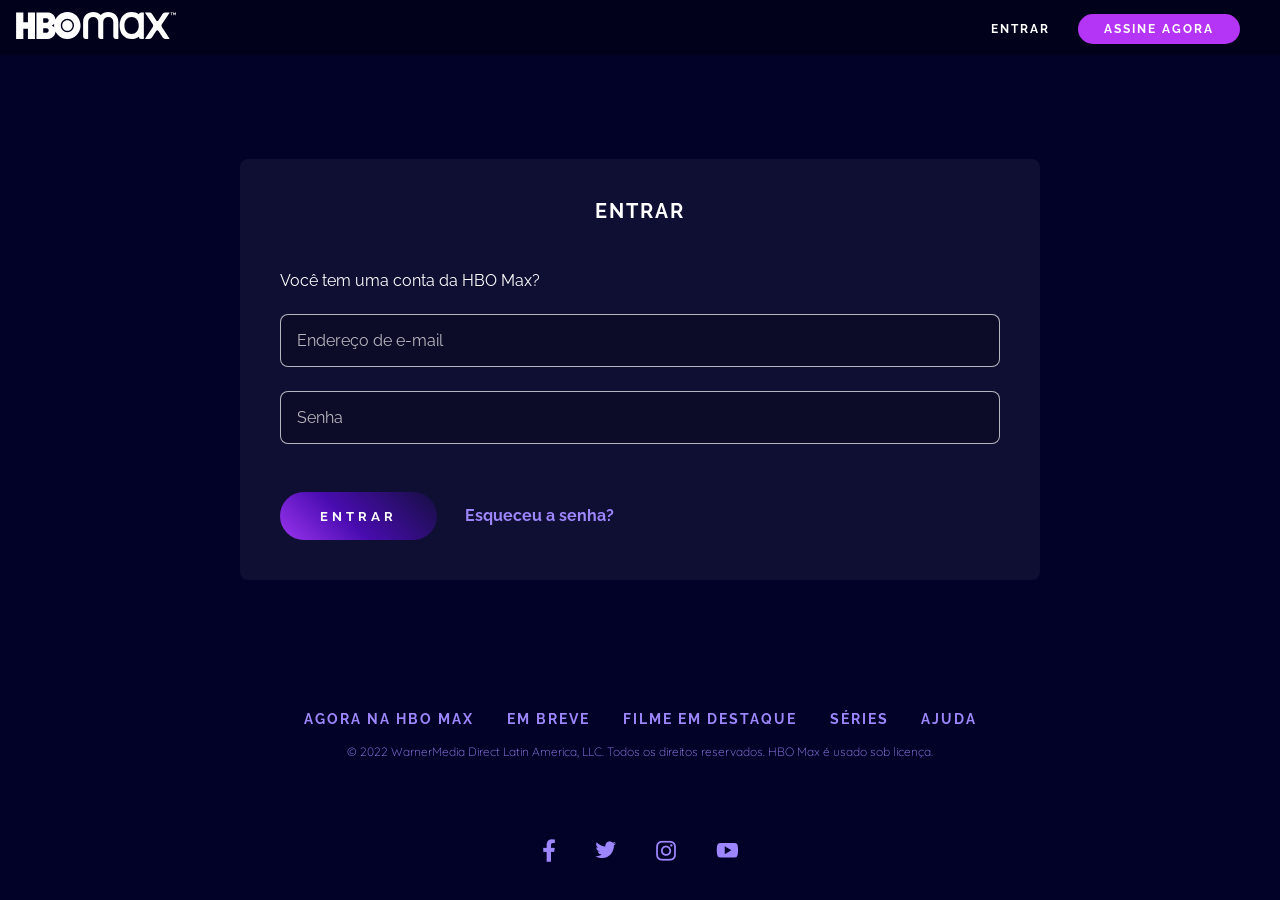
==== signIn.html @ a7c6635d "Initial commit" ====
<!DOCTYPE html>
<html lang="en">
  <head>
    <meta charset="UTF-8" />
    <meta http-equiv="X-UA-Compatible" content="IE=edge" />
    <meta name="viewport" content="width=device-width, initial-scale=1.0" />
    <link rel="stylesheet" href="/assets/global.css">
    <link rel="stylesheet" href="assets/signIn.css" />
    <title>Entrar | HBO Max</title>
  </head>
  <body>
    <nav class="menu">
      <a href="index.html" class="menu__logo">
        <img
          src="assets/images/hbo-logo.svg"
          alt="Logotipo HBOMax com o nome da marca"
          class="menu__logo-image"
        />
      </a>
      <div>
        <a href="signIn.html" class="menu__item">Entrar</a>
        <a href="/index.html#subscription" class="menu__item menu__item--button button">
          Assine Agora
        </a>
      </div>
    </nav>
    <main class="content">
      <form class="login container">
        <h1 class="login__title">Entrar</h1>
        <label class="login__label"> Você tem uma conta da HBO Max? </label>
        <input
          class="login__field"
          type="email"
          name="email"
          id="email"
          placeholder="Endereço de e-mail"
        />
        <input
          class="login__field"
          type="password"
          name="password"
          id="password"
          placeholder="Senha"
          minlength="8"
        />

        <div class="login__actions">
          <button type="submit" class="button button--gradient">Entrar</button>
          <a href="#" class="login__link"> Esqueceu a senha? </a>
        </div>
      </form>
    </main>

    <footer class="footer container">
      <div>
        <a class="footer__link" href="https://www.hbomax.com/br/pt/sitemap">
          Agora na HBO Max
        </a>
        <a class="footer__link" href="https://www.hbomax.com/br/pt/coming-soon">
          Em breve
        </a>
        <a class="footer__link" href="https://www.hbomax.com/br/pt/feature">
          Filme em destaque
        </a>
        <a class="footer__link" href="https://www.hbomax.com/br/pt/series"
          >Séries</a
        >
        <a class="footer__link" href="https://help.hbomax.com/br">Ajuda</a>
      </div>
      <p class="text--small footer__legal">
        © 2022 WarnerMedia Direct Latin America, LLC. Todos os direitos
        reservados. HBO Max é usado sob licença.
      </p>
      <div class="footer__social">
        <a
          href="https://www.facebook.com/HBOMaxBr/"
          class="footer__social-link"
        >
          <img src="assets/images/fb_0.png" alt="Facebook" />
        </a>
        <a href="https://twitter.com/HBOMaxBR" class="footer__social-link">
          <img src="assets/images/twitter_0.png" alt="Twitter" />
        </a>
        <a
          href="https://www.instagram.com/hbomaxbr/"
          class="footer__social-link"
        >
          <img src="assets/images/instagram_0.png" alt="Instagram" />
        </a>
        <a
          href="https://www.youtube.com/c/hbomaxbr"
          class="footer__social-link"
        >
          <img src="assets/images/youtube_0.png" alt="Youtube" />
        </a>
      </div>
    </footer>
  </body>
</html>
---- assets/global.css ----
@import url("https://fonts.googleapis.com/css2?family=Raleway:wght@300;400;500;600;700&display=swap");
@import url("https://fonts.googleapis.com/css2?family=Quicksand:wght@300;400;700&display=swap");

:root {
  --primary-color: #020228;
  --secondary-color: #ff00e5;
  --tertiary-color: #b535f6;
  --btn-bg-color-gradient: linear-gradient(
    45deg,
    #9b34ef 0%,
    #490cb0 20%,
    transparent 50%
  );
  --btn-link-bg-color: #fff;
  --btn-link-color: #000;
  --card-bg-color: linear-gradient(0deg, transparent, #3b1e63);
  --divider-bg-color: linear-gradient(
    90deg,
    #5516ba,
    rgba(255, 0, 229, 0.5) 80%
  );
  --nav-bg-color: rgba(0, 0, 0, 0.3);
  --text-color: #fff;
  --link-color: #9e86ff;
  --form-bg-color: rgba(211, 211, 211, 0.06);
  --form-field-bg-color: rgba(0, 0, 0, 0.2);
  --form-field-border: 1px solid rgba(255, 255, 255, 0.7);
  --form-field-placeholder: rgba(255, 255, 255, 0.7);
  --form-field-error: rgb(255, 76, 76);

  scroll-behavior: smooth;
}

* {
  font-family: "Raleway", sans-serif;
  box-sizing: border-box;
  margin: 0;
  padding: 0;
}

body {
  background-color: var(--primary-color);
  color: var(--text-color);
}

p {
  font-family: "Quicksand", sans-serif;
}

section {
  scroll-margin-top: 80px;
}

.text--small {
  font-size: 1rem;
  font-weight: 300;
}

/* Buttons */

.button {
  padding: 16px 40px;
  background-color: var(--tertiary-color);
  border-radius: 500px;
  font-weight: 700;
  color: var(--text-color);
  text-transform: uppercase;
  text-decoration: none;
  letter-spacing: 4px;
  border: none;
  cursor: pointer;
}

.button.button--gradient {
  background: var(--btn-bg-color-gradient);
  outline: 3px solid transparent;
  transition: background 1s, outline 1s, transform 1s;
  background-size: 250%;
}

.button.button--gradient:hover {
  background-color: transparent;
  background-position: 100%;
  outline: 2px solid var(--secondary-color);
  transform: scale(1.05);
}

/* Navbar */

.menu {
  width: 100%;
  padding: 12px 16px;
  position: fixed;
  top: 0;
  display: flex;
  justify-content: space-between;
  align-items: center;
  background: var(--nav-bg-color);
  z-index: 1;
}

.menu__logo {
  max-width: 160px;
}

.menu__logo-image {
  width: 100%;
}

.menu__item {
  margin-right: 24px;
  font-weight: 700;
  font-size: 0.75rem;
  color: var(--text-color);
  text-decoration: none;
  text-transform: uppercase;
  letter-spacing: 2px;
}

.menu__item--button {
  padding: 8px 26px;
  transition: background 1s, color 1s;
}

.menu__item--button:hover {
  background-color: var(--btn-link-bg-color);
  color: var(--btn-link-color);
}

/* Container */

.container {
  max-width: 1200px;
  margin: auto;
  padding: 24px;
  text-align: center;
}

/* Footer */

.footer__link {
  font-family: "Raleway", sans-serif;
  font-weight: bold;
  color: var(--link-color);
  text-transform: uppercase;
  text-decoration: none;
  margin: 0 14px;
  letter-spacing: 2px;
  transition: color 0.5s;
  font-size: 0.875rem;
}

.footer__link:hover {
  color: var(--text-color);
}

.footer__legal {
  font-size: 0.75rem;
  margin: 16px 0;
  color: var(--link-color);
}

.footer__social {
  display: flex;
  align-items: center;
  justify-content: center;
  gap: 40px;
  margin-top: 80px;
}

/* Media Queries */

@media screen and (max-width: 480px) {
  section {
    scroll-margin-top: 120px;
  }

  .menu {
    padding: 32px 24px;
    flex-direction: column;
    gap: 24px;
  }

  .menu__logo {
    max-width: 100px;
  }

  .menu__item--button {
    margin: 0;
  }

  .header {
    margin-top: 128px !important;
  }

  .footer__link {
    display: block;
    margin-bottom: 16px;
  }
}

/* Custom Scroll */

::-webkit-scrollbar {
  width: 8px;
}

::-webkit-scrollbar-thumb {
  background: var(--tertiary-color);
  border-radius: 10px;
}

::-webkit-scrollbar-thumb:hover {
  background: var(--secondary-color);
}
---- assets/signIn.css ----
@import url("global.css");

body {
  background-image: url("../images/background-movies-series.png");
  background-size: cover;
  height: 100vh;
}

.content {
  display: flex;
  justify-content: center;
  align-items: center;
  font-family: "Quicksand", cursive;
  width: 100%;
  height: 70%;
  padding: 24px;
}

.menu {
  position: relative;
}

.login {
  width: 100%;
  max-width: 800px;
  background-color: var(--form-bg-color);
  border-radius: 8px;
  display: flex;
  flex-direction: column;
  gap: 24px;
  padding: 40px;
}

.login__title {
  letter-spacing: 2px;
  text-transform: uppercase;
  font-size: 1.25rem;
  margin-bottom: 24px;
}

.login__label {
  text-align: left;
}

.login__field {
  background: var(--form-field-bg-color);
  border: var(--form-field-border);
  border-radius: 8px;
  color: var(--text-color);
  padding: 16px;
  font-size: 1rem;
}

.login__field::placeholder {
  color: var(--form-field-placeholder);
}

.login__field:invalid {
  border-color: var(--form-field-error);
}

.login__actions {
  margin-top: 24px;
  text-align: left;
}

.login__link {
  color: var(--link-color);
  text-decoration: none;
  margin-left: 24px;
  font-weight: bold;
}

/* Media Queries */

@media screen and (max-width: 480px) {
  body {
    height: auto;
  }

  .login__actions .button {
    display: block;
    margin-bottom: 24px;
  }

  .login__link {
    margin: 0;
  }
}
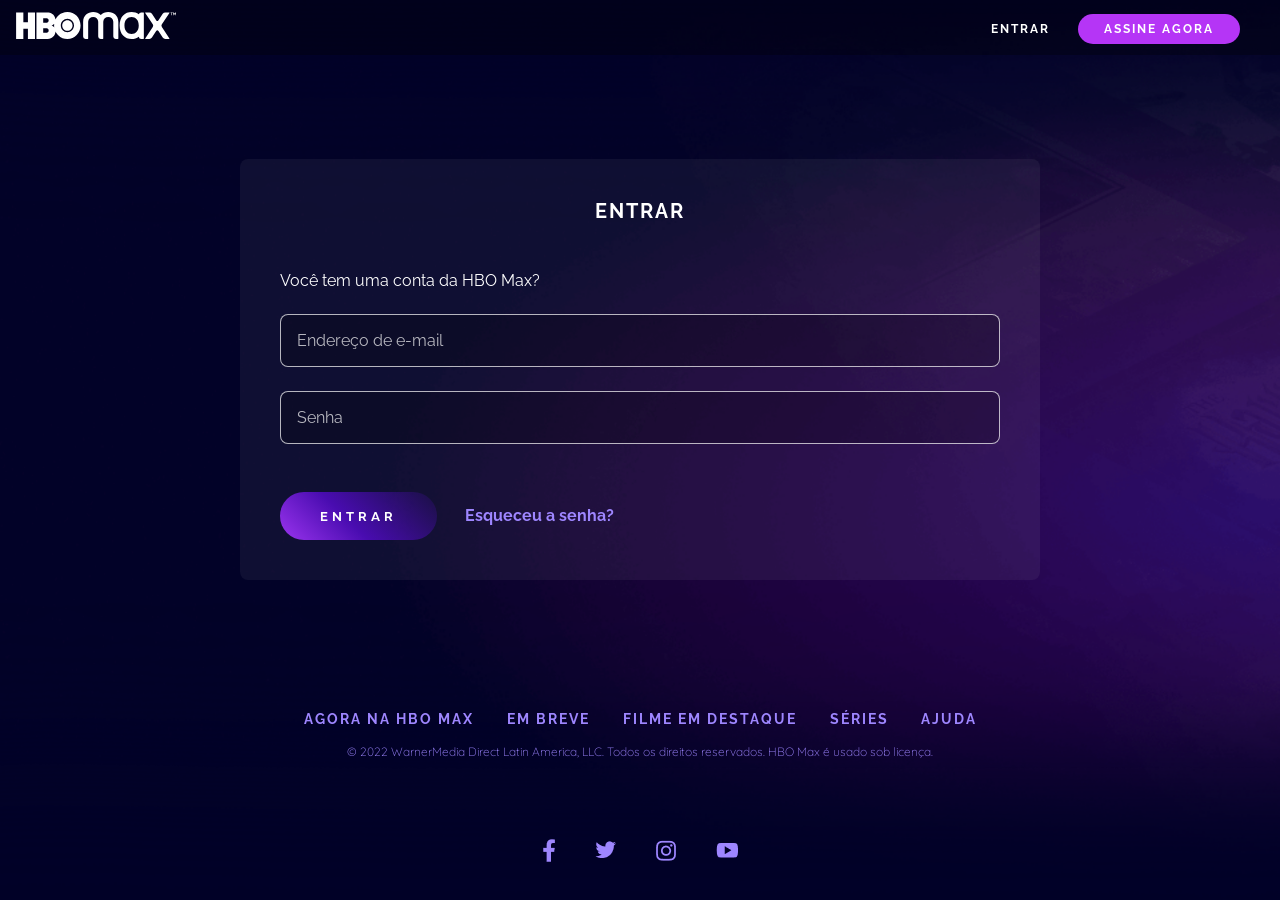
==== commit 331a8b68: "Criei pasta css" ====
--- a/signIn.html
+++ b/signIn.html
@@ -4,8 +4,8 @@
     <meta charset="UTF-8" />
     <meta http-equiv="X-UA-Compatible" content="IE=edge" />
     <meta name="viewport" content="width=device-width, initial-scale=1.0" />
-    <link rel="stylesheet" href="/assets/global.css">
-    <link rel="stylesheet" href="assets/signIn.css" />
+    <link rel="stylesheet" href="/assets/css/global.css">
+    <link rel="stylesheet" href="/assets/css/signIn.css" />
     <title>Entrar | HBO Max</title>
   </head>
   <body>
--- a/assets/css/global.css
+++ b/assets/css/global.css
@@ -0,0 +1,215 @@
+@import url("https://fonts.googleapis.com/css2?family=Raleway:wght@300;400;500;600;700&display=swap");
+@import url("https://fonts.googleapis.com/css2?family=Quicksand:wght@300;400;700&display=swap");
+
+:root {
+  --primary-color: #020228;
+  --secondary-color: #ff00e5;
+  --tertiary-color: #b535f6;
+  --btn-bg-color-gradient: linear-gradient(
+    45deg,
+    #9b34ef 0%,
+    #490cb0 20%,
+    transparent 50%
+  );
+  --btn-link-bg-color: #fff;
+  --btn-link-color: #000;
+  --card-bg-color: linear-gradient(0deg, transparent, #3b1e63);
+  --divider-bg-color: linear-gradient(
+    90deg,
+    #5516ba,
+    rgba(255, 0, 229, 0.5) 80%
+  );
+  --nav-bg-color: rgba(0, 0, 0, 0.3);
+  --text-color: #fff;
+  --link-color: #9e86ff;
+  --form-bg-color: rgba(211, 211, 211, 0.06);
+  --form-field-bg-color: rgba(0, 0, 0, 0.2);
+  --form-field-border: 1px solid rgba(255, 255, 255, 0.7);
+  --form-field-placeholder: rgba(255, 255, 255, 0.7);
+  --form-field-error: rgb(255, 76, 76);
+
+  scroll-behavior: smooth;
+}
+
+* {
+  font-family: "Raleway", sans-serif;
+  box-sizing: border-box;
+  margin: 0;
+  padding: 0;
+}
+
+body {
+  background-color: var(--primary-color);
+  color: var(--text-color);
+}
+
+p {
+  font-family: "Quicksand", sans-serif;
+}
+
+section {
+  scroll-margin-top: 80px;
+}
+
+.text--small {
+  font-size: 1rem;
+  font-weight: 300;
+}
+
+/* Buttons */
+
+.button {
+  padding: 16px 40px;
+  background-color: var(--tertiary-color);
+  border-radius: 500px;
+  font-weight: 700;
+  color: var(--text-color);
+  text-transform: uppercase;
+  text-decoration: none;
+  letter-spacing: 4px;
+  border: none;
+  cursor: pointer;
+}
+
+.button.button--gradient {
+  background: var(--btn-bg-color-gradient);
+  outline: 3px solid transparent;
+  transition: background 1s, outline 1s, transform 1s;
+  background-size: 250%;
+}
+
+.button.button--gradient:hover {
+  background-color: transparent;
+  background-position: 100%;
+  outline: 2px solid var(--secondary-color);
+  transform: scale(1.05);
+}
+
+/* Navbar */
+
+.menu {
+  width: 100%;
+  padding: 12px 16px;
+  position: fixed;
+  top: 0;
+  display: flex;
+  justify-content: space-between;
+  align-items: center;
+  background: var(--nav-bg-color);
+  z-index: 1;
+}
+
+.menu__logo {
+  max-width: 160px;
+}
+
+.menu__logo-image {
+  width: 100%;
+}
+
+.menu__item {
+  margin-right: 24px;
+  font-weight: 700;
+  font-size: 0.75rem;
+  color: var(--text-color);
+  text-decoration: none;
+  text-transform: uppercase;
+  letter-spacing: 2px;
+}
+
+.menu__item--button {
+  padding: 8px 26px;
+  transition: background 1s, color 1s;
+}
+
+.menu__item--button:hover {
+  background-color: var(--btn-link-bg-color);
+  color: var(--btn-link-color);
+}
+
+/* Container */
+
+.container {
+  max-width: 1200px;
+  margin: auto;
+  padding: 24px;
+  text-align: center;
+}
+
+/* Footer */
+
+.footer__link {
+  font-family: "Raleway", sans-serif;
+  font-weight: bold;
+  color: var(--link-color);
+  text-transform: uppercase;
+  text-decoration: none;
+  margin: 0 14px;
+  letter-spacing: 2px;
+  transition: color 0.5s;
+  font-size: 0.875rem;
+}
+
+.footer__link:hover {
+  color: var(--text-color);
+}
+
+.footer__legal {
+  font-size: 0.75rem;
+  margin: 16px 0;
+  color: var(--link-color);
+}
+
+.footer__social {
+  display: flex;
+  align-items: center;
+  justify-content: center;
+  gap: 40px;
+  margin-top: 80px;
+}
+
+/* Media Queries */
+
+@media screen and (max-width: 480px) {
+  section {
+    scroll-margin-top: 120px;
+  }
+
+  .menu {
+    padding: 32px 24px;
+    flex-direction: column;
+    gap: 24px;
+  }
+
+  .menu__logo {
+    max-width: 100px;
+  }
+
+  .menu__item--button {
+    margin: 0;
+  }
+
+  .header {
+    margin-top: 128px !important;
+  }
+
+  .footer__link {
+    display: block;
+    margin-bottom: 16px;
+  }
+}
+
+/* Custom Scroll */
+
+::-webkit-scrollbar {
+  width: 8px;
+}
+
+::-webkit-scrollbar-thumb {
+  background: var(--tertiary-color);
+  border-radius: 10px;
+}
+
+::-webkit-scrollbar-thumb:hover {
+  background: var(--secondary-color);
+}
--- a/assets/css/signIn.css
+++ b/assets/css/signIn.css
@@ -0,0 +1,89 @@
+@import url("global.css");
+
+body {
+  background-image: url("../images/background-movies-series.png");
+  background-size: cover;
+  height: 100vh;
+}
+
+.content {
+  display: flex;
+  justify-content: center;
+  align-items: center;
+  font-family: "Quicksand", cursive;
+  width: 100%;
+  height: 70%;
+  padding: 24px;
+}
+
+.menu {
+  position: relative;
+}
+
+.login {
+  width: 100%;
+  max-width: 800px;
+  background-color: var(--form-bg-color);
+  border-radius: 8px;
+  display: flex;
+  flex-direction: column;
+  gap: 24px;
+  padding: 40px;
+}
+
+.login__title {
+  letter-spacing: 2px;
+  text-transform: uppercase;
+  font-size: 1.25rem;
+  margin-bottom: 24px;
+}
+
+.login__label {
+  text-align: left;
+}
+
+.login__field {
+  background: var(--form-field-bg-color);
+  border: var(--form-field-border);
+  border-radius: 8px;
+  color: var(--text-color);
+  padding: 16px;
+  font-size: 1rem;
+}
+
+.login__field::placeholder {
+  color: var(--form-field-placeholder);
+}
+
+.login__field:invalid {
+  border-color: var(--form-field-error);
+}
+
+.login__actions {
+  margin-top: 24px;
+  text-align: left;
+}
+
+.login__link {
+  color: var(--link-color);
+  text-decoration: none;
+  margin-left: 24px;
+  font-weight: bold;
+}
+
+/* Media Queries */
+
+@media screen and (max-width: 480px) {
+  body {
+    height: auto;
+  }
+
+  .login__actions .button {
+    display: block;
+    margin-bottom: 24px;
+  }
+
+  .login__link {
+    margin: 0;
+  }
+}
